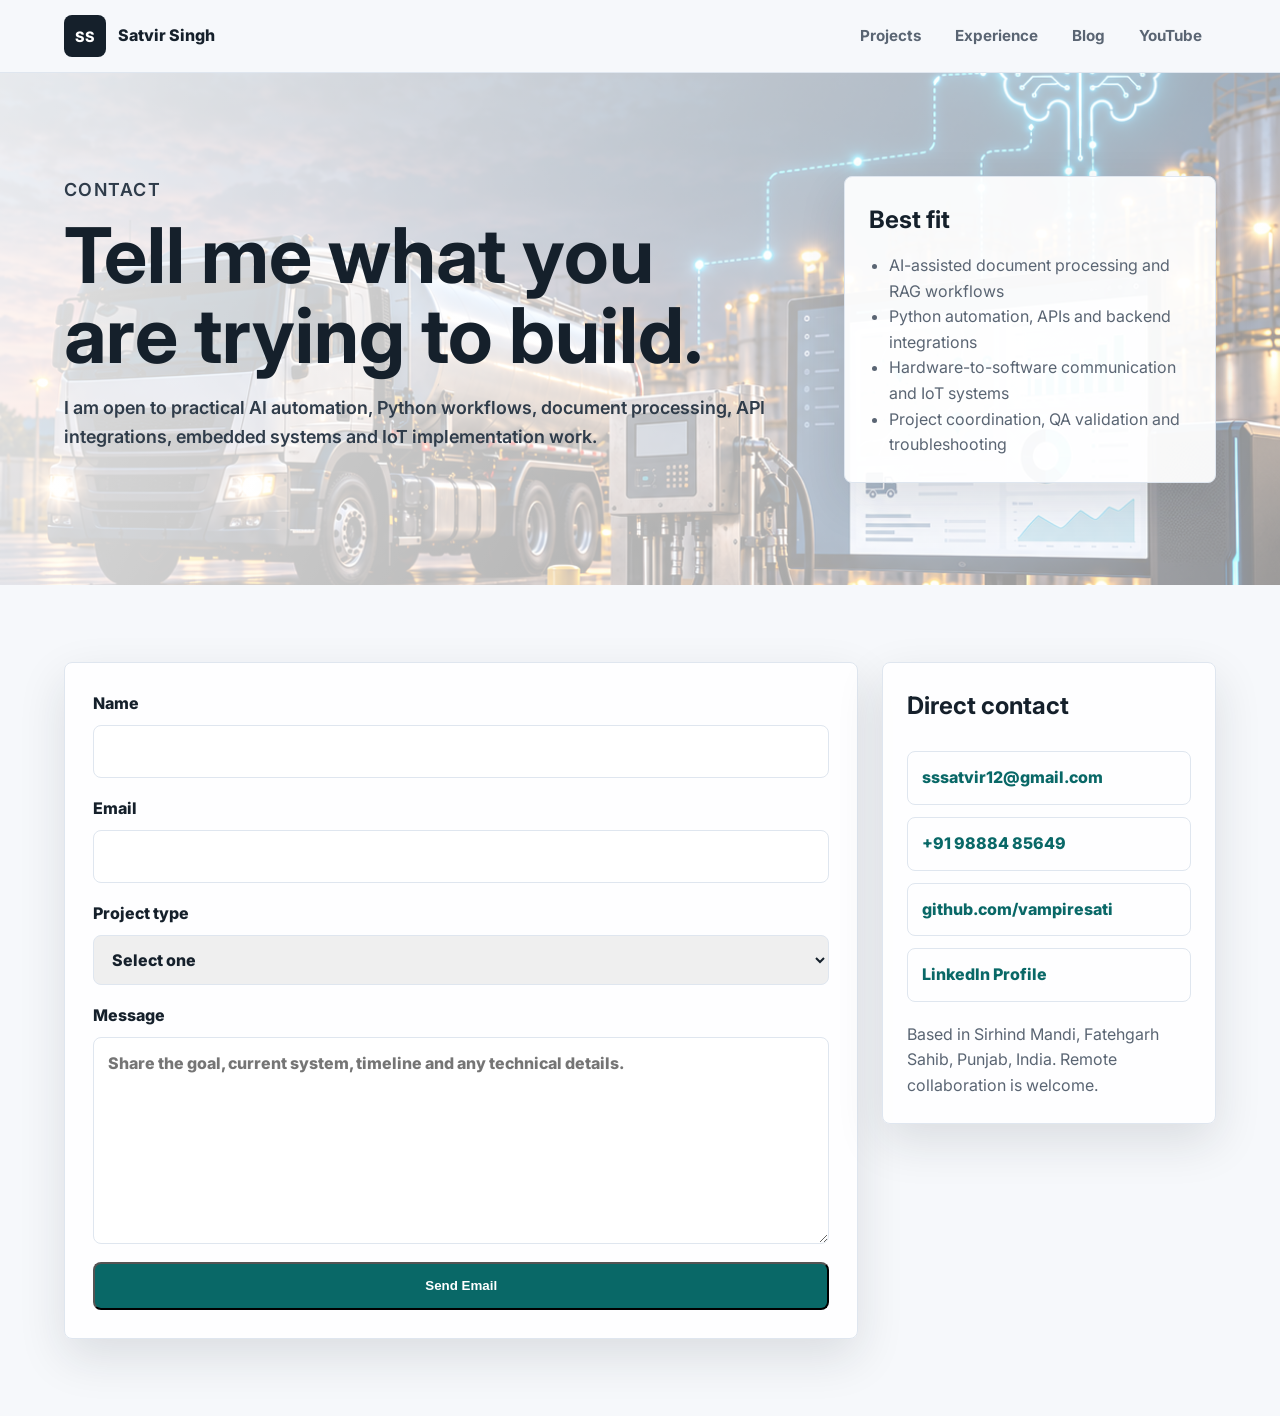
==== portfolio/contact/index.html @ 60f808ca "Add dedicated contact page" ====
<!doctype html>
<html lang="en">
  <head>
    <meta charset="utf-8">
    <meta name="viewport" content="width=device-width, initial-scale=1">
    <meta name="description" content="Contact Satvir Singh for AI automation, Python, IoT, embedded systems and integration projects.">
    <title>Contact | Satvir Singh</title>
    <link rel="preconnect" href="https://fonts.googleapis.com">
    <link rel="preconnect" href="https://fonts.gstatic.com" crossorigin>
    <link href="https://fonts.googleapis.com/css2?family=Inter:wght@400;500;600;700;800&display=swap" rel="stylesheet">
    <link rel="stylesheet" href="../styles.css">
  </head>
  <body>
    <header class="site-header">
      <a class="brand" href="../index.html#top" aria-label="Satvir Singh home">
        <span class="brand-mark">SS</span>
        <span>Satvir Singh</span>
      </a>
      <nav class="site-nav" aria-label="Contact navigation">
        <a href="../index.html#projects">Projects</a>
        <a href="../index.html#experience">Experience</a>
        <a href="../index.html#blog">Blog</a>
        <a href="../index.html#youtube">YouTube</a>
      </nav>
    </header>

    <main>
      <section class="contact-page-hero">
        <div>
          <p class="eyebrow">Contact</p>
          <h1>Tell me what you are trying to build.</h1>
          <p>
            I am open to practical AI automation, Python workflows, document processing,
            API integrations, embedded systems and IoT implementation work.
          </p>
        </div>
        <aside class="contact-note">
          <h2>Best fit</h2>
          <ul>
            <li>AI-assisted document processing and RAG workflows</li>
            <li>Python automation, APIs and backend integrations</li>
            <li>Hardware-to-software communication and IoT systems</li>
            <li>Project coordination, QA validation and troubleshooting</li>
          </ul>
        </aside>
      </section>

      <section class="contact-page-grid">
        <form class="contact-form" action="mailto:sssatvir12@gmail.com" method="post" enctype="text/plain">
          <label>
            Name
            <input name="name" type="text" autocomplete="name" required>
          </label>
          <label>
            Email
            <input name="email" type="email" autocomplete="email" required>
          </label>
          <label>
            Project type
            <select name="project_type" required>
              <option value="">Select one</option>
              <option>AI automation / agents</option>
              <option>RAG / document processing</option>
              <option>Python API integration</option>
              <option>Embedded systems / IoT</option>
              <option>QA / project coordination</option>
              <option>Other</option>
            </select>
          </label>
          <label>
            Message
            <textarea name="message" rows="7" required placeholder="Share the goal, current system, timeline and any technical details."></textarea>
          </label>
          <button class="button primary" type="submit">Send Email</button>
        </form>

        <aside class="direct-contact">
          <h2>Direct contact</h2>
          <a href="mailto:sssatvir12@gmail.com">sssatvir12@gmail.com</a>
          <a href="tel:+919888485649">+91 98884 85649</a>
          <a href="https://github.com/vampiresati" target="_blank" rel="noreferrer">github.com/vampiresati</a>
          <a href="https://www.linkedin.com/in/satvir-singh-95101222a" target="_blank" rel="noreferrer">LinkedIn Profile</a>
          <p>
            Based in Sirhind Mandi, Fatehgarh Sahib, Punjab, India. Remote collaboration is welcome.
          </p>
        </aside>
      </section>
    </main>
  </body>
</html>
---- portfolio/styles.css ----
:root {
  color-scheme: light;
  --ink: #15202b;
  --muted: #5a6573;
  --line: #dfe6ef;
  --paper: #f6f8fb;
  --white: #ffffff;
  --teal: #0f8f8c;
  --teal-dark: #096867;
  --gold: #b77a18;
  --blue: #1e4f8a;
  --shadow: 0 18px 48px rgba(21, 32, 43, 0.12);
}

* {
  box-sizing: border-box;
}

html {
  scroll-behavior: smooth;
}

body {
  margin: 0;
  background: var(--paper);
  color: var(--ink);
  font-family: Inter, system-ui, -apple-system, BlinkMacSystemFont, "Segoe UI", sans-serif;
  line-height: 1.6;
}

a {
  color: inherit;
}

img {
  display: block;
  max-width: 100%;
}

.site-header {
  position: sticky;
  top: 0;
  z-index: 10;
  display: flex;
  align-items: center;
  justify-content: space-between;
  gap: 24px;
  min-height: 72px;
  padding: 14px clamp(20px, 5vw, 72px);
  background: rgba(246, 248, 251, 0.94);
  border-bottom: 1px solid var(--line);
  backdrop-filter: blur(16px);
}

.brand {
  display: inline-flex;
  align-items: center;
  gap: 12px;
  color: var(--ink);
  font-weight: 800;
  text-decoration: none;
}

.brand-mark {
  display: grid;
  width: 42px;
  height: 42px;
  place-items: center;
  border-radius: 8px;
  background: var(--ink);
  color: var(--white);
  font-size: 0.9rem;
  letter-spacing: 0;
}

.site-nav {
  display: flex;
  align-items: center;
  gap: 6px;
}

.site-nav a {
  padding: 10px 14px;
  border-radius: 7px;
  color: var(--muted);
  font-size: 0.95rem;
  font-weight: 700;
  text-decoration: none;
}

.site-nav a:hover,
.site-nav a:focus-visible {
  background: var(--white);
  color: var(--teal-dark);
  outline: none;
}

.menu-button {
  display: none;
  width: 42px;
  height: 42px;
  border: 1px solid var(--line);
  border-radius: 8px;
  background: var(--white);
}

.menu-button span {
  display: block;
  width: 18px;
  height: 2px;
  margin: 4px auto;
  background: var(--ink);
}

.hero {
  display: grid;
  grid-template-columns: minmax(0, 1.5fr) minmax(300px, 0.7fr);
  gap: clamp(28px, 5vw, 72px);
  align-items: center;
  min-height: calc(100vh - 72px);
  padding: clamp(44px, 8vw, 92px) clamp(20px, 5vw, 72px);
  background:
    linear-gradient(120deg, rgba(255, 255, 255, 0.86), rgba(255, 255, 255, 0.42)),
    url("../hero-fuel-ai.png") center / cover;
}

.hero-content {
  max-width: 850px;
}

.eyebrow,
.tag {
  margin: 0 0 12px;
  color: var(--teal-dark);
  font-size: 0.78rem;
  font-weight: 800;
  letter-spacing: 0.08em;
  text-transform: uppercase;
}

.hero h1,
.section-heading h2,
.contact-section h2 {
  margin: 0;
  color: var(--ink);
  font-weight: 800;
  line-height: 1.06;
}

.hero h1 {
  max-width: 900px;
  font-size: clamp(2.35rem, 6vw, 5.8rem);
}

.hero-copy {
  max-width: 720px;
  margin: 24px 0 0;
  color: #2f3c4a;
  font-size: clamp(1.05rem, 1.4vw, 1.3rem);
  font-weight: 600;
}

.hero-actions {
  display: flex;
  flex-wrap: wrap;
  gap: 14px;
  margin-top: 32px;
}

.button {
  display: inline-flex;
  min-height: 48px;
  align-items: center;
  justify-content: center;
  padding: 12px 18px;
  border-radius: 8px;
  font-weight: 800;
  text-decoration: none;
}

.button.primary {
  background: var(--teal-dark);
  color: var(--white);
}

.button.secondary {
  background: var(--white);
  color: var(--ink);
  border: 1px solid var(--line);
}

.hero-panel {
  display: grid;
  gap: 14px;
}

.hero-panel div {
  padding: 20px;
  border: 1px solid rgba(255, 255, 255, 0.38);
  border-radius: 8px;
  background: rgba(255, 255, 255, 0.88);
  box-shadow: var(--shadow);
}

.metric {
  display: block;
  margin-bottom: 8px;
  color: var(--blue);
  font-size: 2rem;
  font-weight: 800;
  line-height: 1;
}

.section {
  padding: clamp(56px, 7vw, 96px) clamp(20px, 5vw, 72px);
}

.section-heading {
  max-width: 860px;
  margin-bottom: 32px;
}

.section-heading h2,
.contact-section h2 {
  font-size: clamp(2rem, 4vw, 3.5rem);
}

.project-showcase {
  display: grid;
  grid-template-columns: repeat(2, minmax(0, 1fr));
  gap: 22px;
}

.project-feature,
.project-card,
.skill-group,
.education-grid article,
.certificate-card,
.blog-card,
.video-card {
  border: 1px solid var(--line);
  border-radius: 8px;
  background: var(--white);
}

.project-feature {
  overflow: hidden;
  box-shadow: var(--shadow);
}

.project-feature img {
  width: 100%;
  aspect-ratio: 16 / 10;
  object-fit: cover;
}

.project-body,
.project-card,
.skill-group,
.education-grid article {
  padding: 24px;
}

.project-body h3,
.project-card h3,
.skill-group h3,
.timeline-item h3,
.education-grid h3 {
  margin: 0 0 10px;
  color: var(--ink);
  font-size: 1.18rem;
  line-height: 1.25;
}

.project-body p,
.project-card p,
.skill-group p,
.education-grid p,
.timeline-item p {
  margin: 0;
  color: var(--muted);
}

.project-grid,
.skills-grid,
.education-grid,
.certificate-grid,
.blog-grid,
.video-grid {
  display: grid;
  grid-template-columns: repeat(4, minmax(0, 1fr));
  gap: 18px;
  margin-top: 22px;
}

.project-card {
  min-height: 260px;
}

.split-section {
  background: var(--white);
}

.timeline {
  display: grid;
  gap: 18px;
}

.timeline-item {
  display: grid;
  grid-template-columns: 220px minmax(0, 1fr);
  gap: 24px;
  padding: 26px 0;
  border-top: 1px solid var(--line);
}

.timeline-date {
  color: var(--gold);
  font-weight: 800;
}

.company {
  color: var(--teal-dark);
  font-weight: 800;
}

.timeline ul {
  margin: 14px 0 0;
  padding-left: 20px;
  color: var(--muted);
}

.skills-grid {
  grid-template-columns: repeat(2, minmax(0, 1fr));
}

.education-section {
  background: #eef5f5;
}

.education-grid {
  grid-template-columns: repeat(2, minmax(0, 1fr));
}

.certificates-section {
  background: var(--white);
}

.certificate-grid {
  grid-template-columns: repeat(3, minmax(0, 1fr));
}

.certificate-card {
  overflow: hidden;
}

.certificate-card a {
  display: block;
  background: #f0f2f5;
}

.certificate-card img {
  width: 100%;
  aspect-ratio: 16 / 11;
  object-fit: cover;
  object-position: left center;
}

.certificate-card div {
  padding: 18px;
}

.certificate-card h3 {
  margin: 0 0 8px;
  font-size: 1.05rem;
  line-height: 1.25;
}

.certificate-card p {
  margin: 0;
  color: var(--muted);
}

.blog-section {
  background: #eef5f5;
}

.blog-grid {
  grid-template-columns: repeat(3, minmax(0, 1fr));
}

.blog-card {
  display: flex;
  min-height: 280px;
  flex-direction: column;
  padding: 24px;
}

.blog-card h3,
.video-card h3,
.article-body h1,
.article-body h2 {
  margin: 0 0 12px;
  line-height: 1.2;
}

.blog-card p,
.video-card p,
.article-body p,
.article-body li {
  color: var(--muted);
}

.blog-card a,
.video-card a,
.text-link {
  margin-top: auto;
  color: var(--teal-dark);
  font-weight: 800;
  text-decoration: none;
}

.text-link {
  display: inline-flex;
  margin-top: 24px;
}

.youtube-section {
  background: var(--white);
}

.video-grid {
  grid-template-columns: repeat(2, minmax(0, 1fr));
}

.video-card {
  display: grid;
  grid-template-columns: 160px minmax(0, 1fr);
  gap: 18px;
  padding: 18px;
}

.video-thumb {
  display: grid;
  min-height: 118px;
  place-items: center;
  border-radius: 8px;
  background:
    linear-gradient(135deg, rgba(9, 104, 103, 0.84), rgba(30, 79, 138, 0.82)),
    url("../hero-fuel-ai.png") center / cover;
  color: var(--white);
  font-size: 2rem;
  font-weight: 800;
}

.channel-button {
  margin-top: 24px;
}

.article-page {
  background: var(--white);
}

.article-header {
  padding: 42px clamp(20px, 5vw, 72px);
  border-bottom: 1px solid var(--line);
  background: var(--paper);
}

.article-header a {
  color: var(--teal-dark);
  font-weight: 800;
  text-decoration: none;
}

.article-body {
  max-width: 880px;
  padding: clamp(42px, 6vw, 76px) clamp(20px, 5vw, 72px);
}

.article-body h1 {
  color: var(--ink);
  font-size: clamp(2rem, 4vw, 3.4rem);
}

.article-body h2 {
  margin-top: 34px;
  color: var(--ink);
}

.article-body ul {
  padding-left: 20px;
}

.contact-section {
  display: grid;
  grid-template-columns: minmax(0, 1fr) minmax(280px, 0.7fr);
  gap: 32px;
  align-items: start;
  padding: clamp(56px, 7vw, 96px) clamp(20px, 5vw, 72px);
  background: var(--ink);
  color: var(--white);
}

.contact-section h2,
.contact-section .eyebrow {
  color: var(--white);
}

.contact-section p {
  max-width: 760px;
  color: #c8d3df;
}

.contact-links {
  display: grid;
  gap: 12px;
}

.contact-links a {
  padding: 14px 16px;
  border: 1px solid rgba(255, 255, 255, 0.18);
  border-radius: 8px;
  background: rgba(255, 255, 255, 0.08);
  color: var(--white);
  font-weight: 700;
  text-decoration: none;
  overflow-wrap: anywhere;
}

.contact-page-hero {
  display: grid;
  grid-template-columns: minmax(0, 1fr) minmax(300px, 0.52fr);
  gap: clamp(28px, 5vw, 72px);
  align-items: start;
  padding: clamp(56px, 8vw, 104px) clamp(20px, 5vw, 72px);
  background:
    linear-gradient(120deg, rgba(255, 255, 255, 0.9), rgba(255, 255, 255, 0.56)),
    url("../hero-fuel-ai.png") center / cover;
}

.contact-page-hero h1 {
  max-width: 820px;
  margin: 0;
  font-size: clamp(2.5rem, 6vw, 5.6rem);
  line-height: 1.04;
}

.contact-page-hero p {
  max-width: 760px;
  color: #2f3c4a;
  font-size: 1.12rem;
  font-weight: 600;
}

.contact-note,
.contact-form,
.direct-contact {
  border: 1px solid var(--line);
  border-radius: 8px;
  background: rgba(255, 255, 255, 0.92);
  box-shadow: var(--shadow);
}

.contact-note {
  padding: 24px;
}

.contact-note h2,
.direct-contact h2 {
  margin: 0 0 14px;
}

.contact-note ul {
  margin: 0;
  padding-left: 20px;
  color: var(--muted);
}

.contact-page-grid {
  display: grid;
  grid-template-columns: minmax(0, 1fr) minmax(280px, 0.42fr);
  gap: 24px;
  align-items: start;
  padding: clamp(48px, 6vw, 82px) clamp(20px, 5vw, 72px);
}

.contact-form {
  display: grid;
  gap: 18px;
  padding: 28px;
}

.contact-form label {
  display: grid;
  gap: 8px;
  color: var(--ink);
  font-weight: 800;
}

.contact-form input,
.contact-form select,
.contact-form textarea {
  width: 100%;
  border: 1px solid var(--line);
  border-radius: 8px;
  padding: 13px 14px;
  color: var(--ink);
  font: inherit;
}

.contact-form textarea {
  resize: vertical;
}

.direct-contact {
  display: grid;
  gap: 12px;
  padding: 24px;
}

.direct-contact a {
  padding: 13px 14px;
  border: 1px solid var(--line);
  border-radius: 8px;
  color: var(--teal-dark);
  font-weight: 800;
  text-decoration: none;
  overflow-wrap: anywhere;
}

.direct-contact p {
  margin: 8px 0 0;
  color: var(--muted);
}

.site-footer {
  display: flex;
  align-items: center;
  justify-content: space-between;
  gap: 18px;
  padding: 24px clamp(20px, 5vw, 72px);
  background: #101923;
  color: #c8d3df;
}

.site-footer a {
  color: var(--white);
  font-weight: 800;
  text-decoration: none;
}

@media (max-width: 980px) {
  .hero,
  .contact-section,
  .contact-page-hero,
  .contact-page-grid,
  .project-showcase,
  .timeline-item {
    grid-template-columns: 1fr;
  }

  .project-grid {
    grid-template-columns: repeat(2, minmax(0, 1fr));
  }

  .blog-grid,
  .video-grid {
    grid-template-columns: 1fr;
  }
}

@media (max-width: 720px) {
  .site-header {
    min-height: 66px;
  }

  .menu-button {
    display: block;
  }

  .site-nav {
    position: absolute;
    top: 66px;
    right: 20px;
    left: 20px;
    display: none;
    flex-direction: column;
    align-items: stretch;
    padding: 10px;
    border: 1px solid var(--line);
    border-radius: 8px;
    background: var(--white);
    box-shadow: var(--shadow);
  }

  .site-nav.is-open {
    display: flex;
  }

  .site-nav a {
    color: var(--ink);
  }

  .hero {
    min-height: auto;
    padding-top: 48px;
  }

  .hero h1 {
    font-size: clamp(2.15rem, 13vw, 3.8rem);
  }

  .project-grid,
  .skills-grid,
  .education-grid,
  .certificate-grid,
  .blog-grid,
  .video-grid {
    grid-template-columns: 1fr;
  }

  .video-card {
    grid-template-columns: 1fr;
  }

  .project-card {
    min-height: auto;
  }

  .site-footer {
    flex-direction: column;
    align-items: flex-start;
  }
}
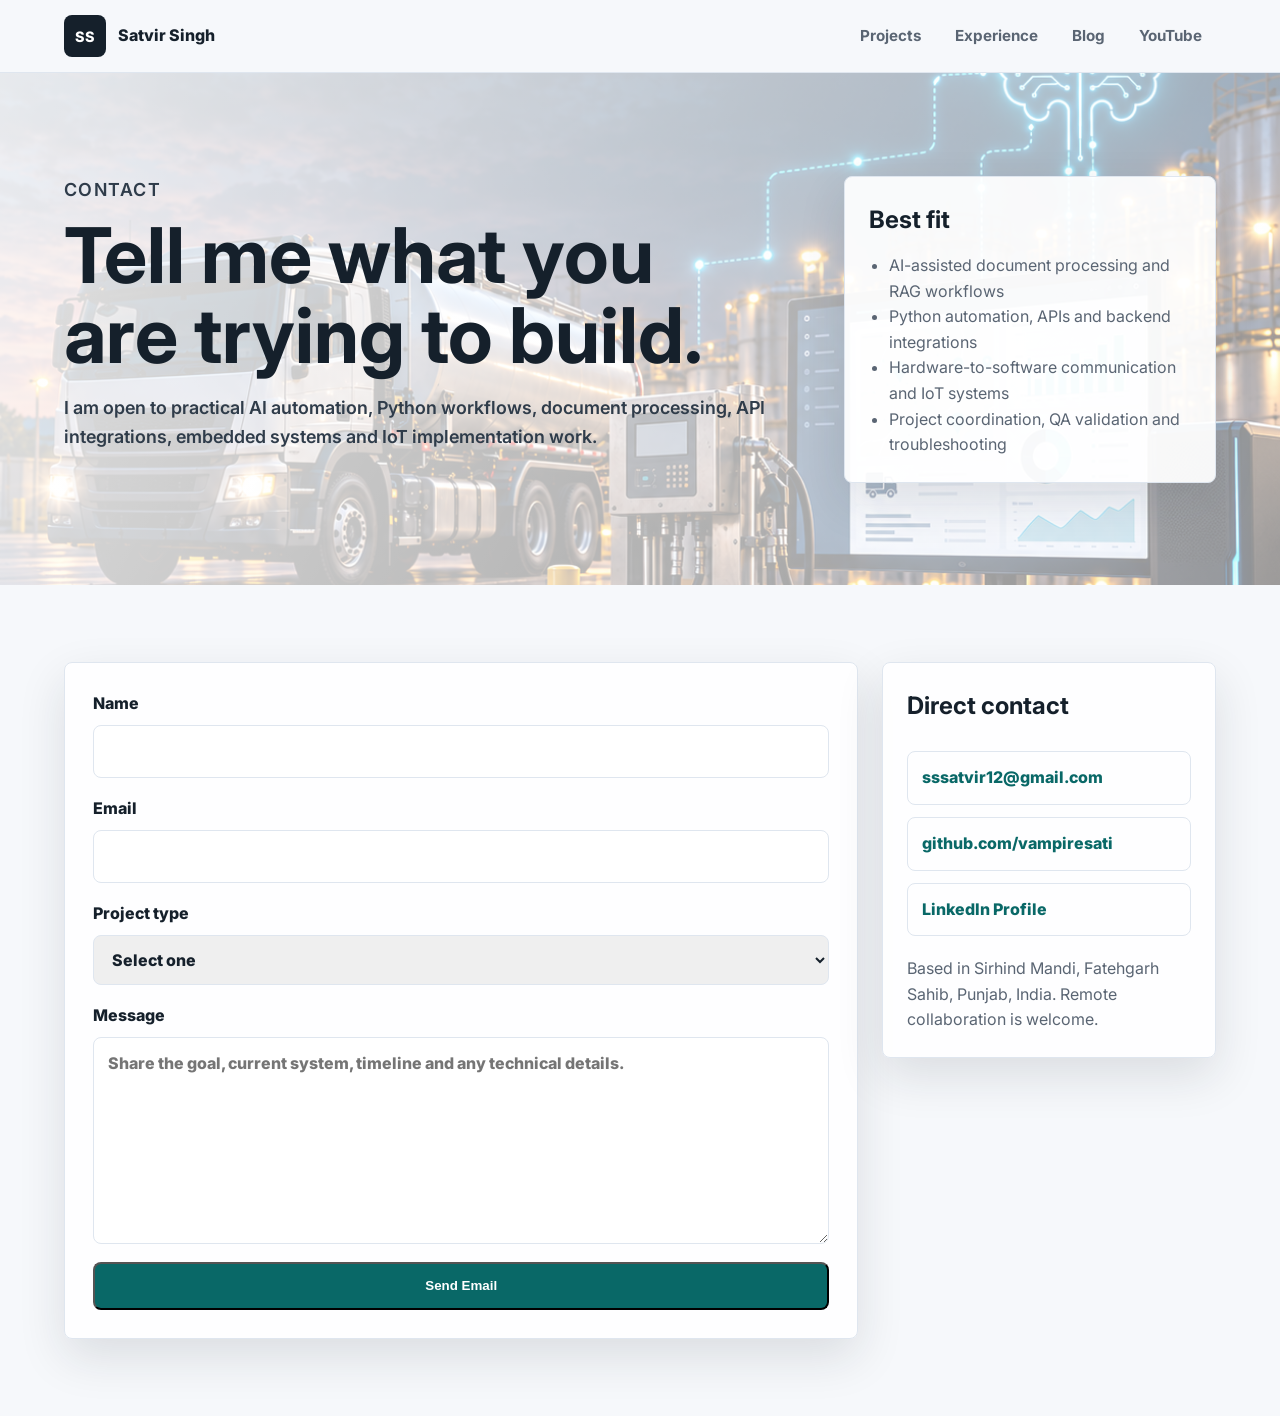
==== commit 3d9b4b48: "Remove mobile number from public pages" ====
--- a/portfolio/contact/index.html
+++ b/portfolio/contact/index.html
@@ -77,7 +77,6 @@
         <aside class="direct-contact">
           <h2>Direct contact</h2>
           <a href="mailto:sssatvir12@gmail.com">sssatvir12@gmail.com</a>
-          <a href="tel:+919888485649">+91 98884 85649</a>
           <a href="https://github.com/vampiresati" target="_blank" rel="noreferrer">github.com/vampiresati</a>
           <a href="https://www.linkedin.com/in/satvir-singh-95101222a" target="_blank" rel="noreferrer">LinkedIn Profile</a>
           <p>
--- a/portfolio/styles.css
+++ b/portfolio/styles.css
@@ -347,7 +347,7 @@
 }
 
 .certificate-grid {
-  grid-template-columns: repeat(3, minmax(0, 1fr));
+  grid-template-columns: repeat(4, minmax(0, 1fr));
 }
 
 .certificate-card {
